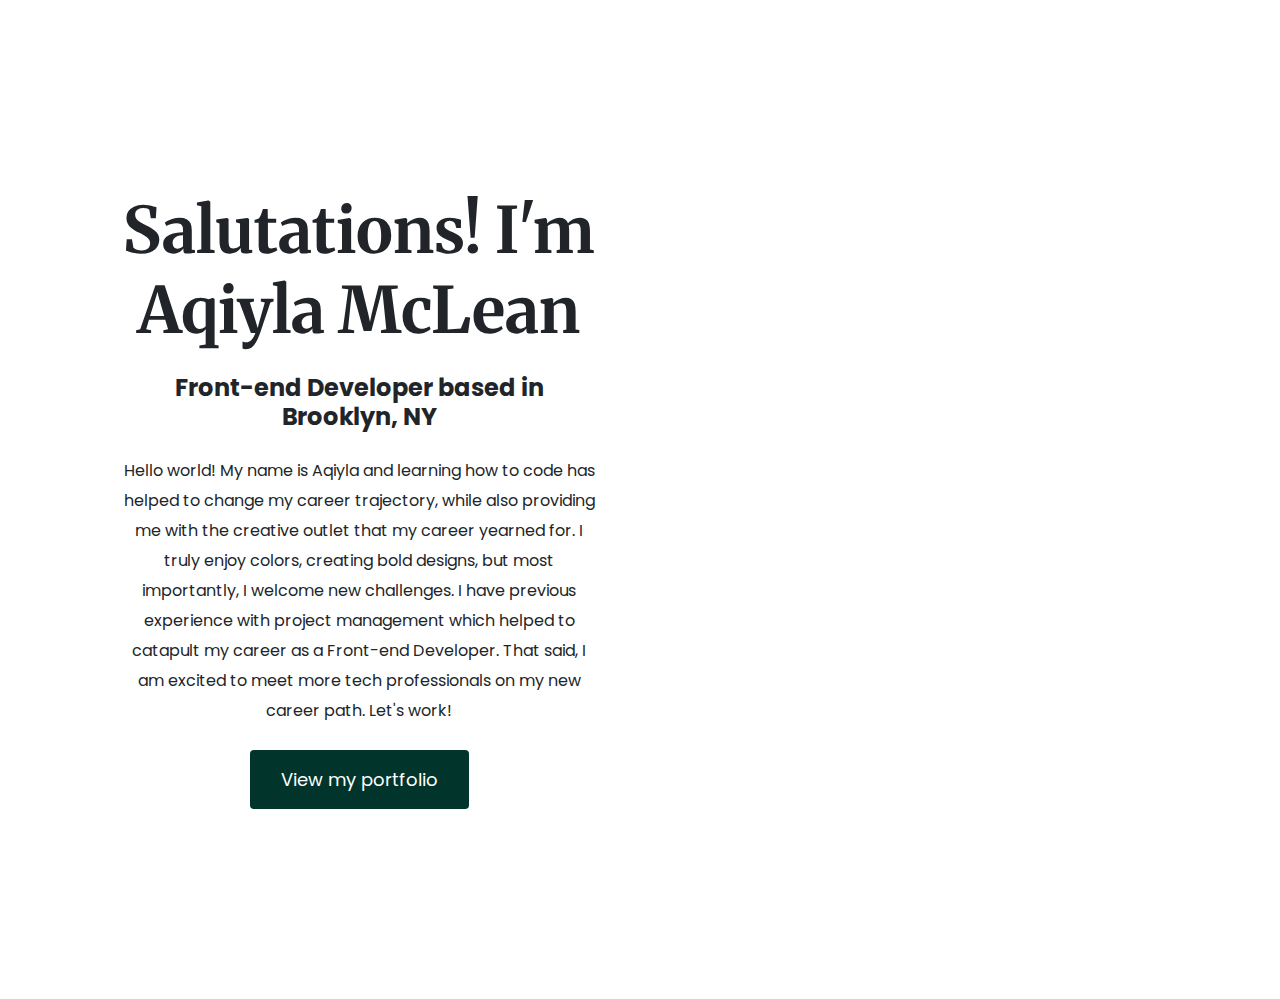
==== about.html @ af12f17a "Integrated about page" ====
<!DOCTYPE html>
<html lang="en">
  <head>
    <meta charset="UTF-8" />
    <meta name="viewport" content="width=device-width, initial-scale=1.0" />
    <title>Front-end Developer - Aqiyla McLean</title>

    <link
      href="https://cdn.jsdelivr.net/npm/bootstrap@5.3.3/dist/css/bootstrap.min.css"
      rel="stylesheet"
      integrity="sha384-QWTKZyjpPEjISv5WaRU9OFeRpok6YctnYmDr5pNlyT2bRjXh0JMhjY6hW+ALEwIH"
      crossorigin="anonymous"
    />
    <link rel="preconnect" href="https://fonts.googleapis.com" />
    <link rel="preconnect" href="https://fonts.gstatic.com" crossorigin />
    <link
      href="https://fonts.googleapis.com/css2?family=Merriweather:wght@700&family=Poppins:wght@500;700&display=swap"
      rel="stylesheet"
    />
    <link rel="stylesheet" href="styles/portfolio.css" />

    <script
      src="https://cdn.jsdelivr.net/npm/bootstrap@5.3.3/dist/js/bootstrap.bundle.min.js"
      integrity="sha384-YvpcrYf0tY3lHB60NNkmXc5s9fDVZLESaAA55NDzOxhy9GkcIdslK1eN7N6jIeHz"
      crossorigin="anonymous"
    ></script>
    <script
      src="https://kit.fontawesome.com/39801ba069.js"
      crossorigin="anonymous"
    ></script>
  </head>
  <body>
    <div class="about-hero container">
      <div class="row">
        <div class="col-md-6">
          <div class="about-hero-content">
            <h1 class="mb-4">Salutations! I'm Aqiyla McLean</h1>
            <h2 class="mb-4">Front-end Developer based in Brooklyn, NY</h2>
            <p class="mb-4">
              Hello world! My name is Aqiyla and learning how to code has helped
              to change my career trajectory, while also providing me with the
              creative outlet that my career yearned for. I truly enjoy colors,
              creating bold designs, but most importantly, I welcome new
              challenges. I have previous experience with project management
              which helped to catapult my career as a Front-end Developer. That
              said, I am excited to meet more tech professionals on my new
              career path. Let's work!
            </p>
            <a href="" class="btn btn-branding">View my portfolio</a>
          </div>
        </div>
        <div class="col-md-6">
          <img
            src="images/aqiyla.png"
            alt=""
            class="img-fluid headshot mb-4 rounded-circle"
          />
        </div>
      </div>
    </div>
  </body>
</html>
---- styles/portfolio.css ----
:root {
  --branding-color: #01352c;
  --secondary-color: #c9f0d6;
  --heading-font-family: "Merriweather", serif;
  --default-font-family: "Poppins", sans-serif;
}

body {
  font-family: var(--default-font-family);
}

h1,
h2,
h3,
h4,
h5,
h6 {
  font-family: var(--heading-font-family);
  font-weight: bold;
}

h1 {
  font-size: 96px;
  line-height: 1.5;
}

h2 {
  font-size: 64px;
}
p {
  font-weight: normal;
  font-size: 16px;
  line-height: 30px;
}

.hero {
  background: var(--secondary-color);
  text-align: center;
  color: var(--branding-color);
  padding: 160px 20px;
}

.hero h2 {
  font-family: var(--default-font-family);
  font-weight: normal;
  line-height: 1.5;
  font-size: 24px;
}

.btn-branding {
  background: var(--branding-color);
  border-radius: 4px;
  color: white;
  font-size: 18px;
  line-height: 27px;
  padding: 15px 30px;
}

.btn-branding-outline {
  color: var(--branding-color);
  border: 1px solid var(--branding-color);
  border-radius: 4px;
  font-size: 18px;
  line-height: 27px;
  padding: 15px 30px;
}

.project-description {
  padding: 120px 60px;
}

@media (max-width: 900px) {
  h1 {
    font-size: 44px;
    line-height: 2;
  }

  h2 {
    font-size: 44px;
  }

  p {
    font-size: 14px;
  }

  .hero {
    padding: 80px 20px;
  }

  .hero h2 {
    font-size: 18px;
  }

  .hero p {
    font-size: 14px;
  }

  .project-description {
    padding: 0;
    text-align: center;
  }
}

.about-hero {
  text-align: center;
  padding: 160px 20px;
  min-height: 100vh;
}

.about-hero h1 {
  font-size: 64px;
  line-height: 80px;
}

.about-hero h2 {
  font-family: var(--default-font-family);
  font-size: 24px;
}

.about-hero-content {
  margin: 30px;
}

@media (max-width: 900px) {
  .about-hero {
    text-align: center;
    padding: 0;
  }

  .about-hero h1 {
    font-size: 44px;
    line-height: 1.5;
  }
}
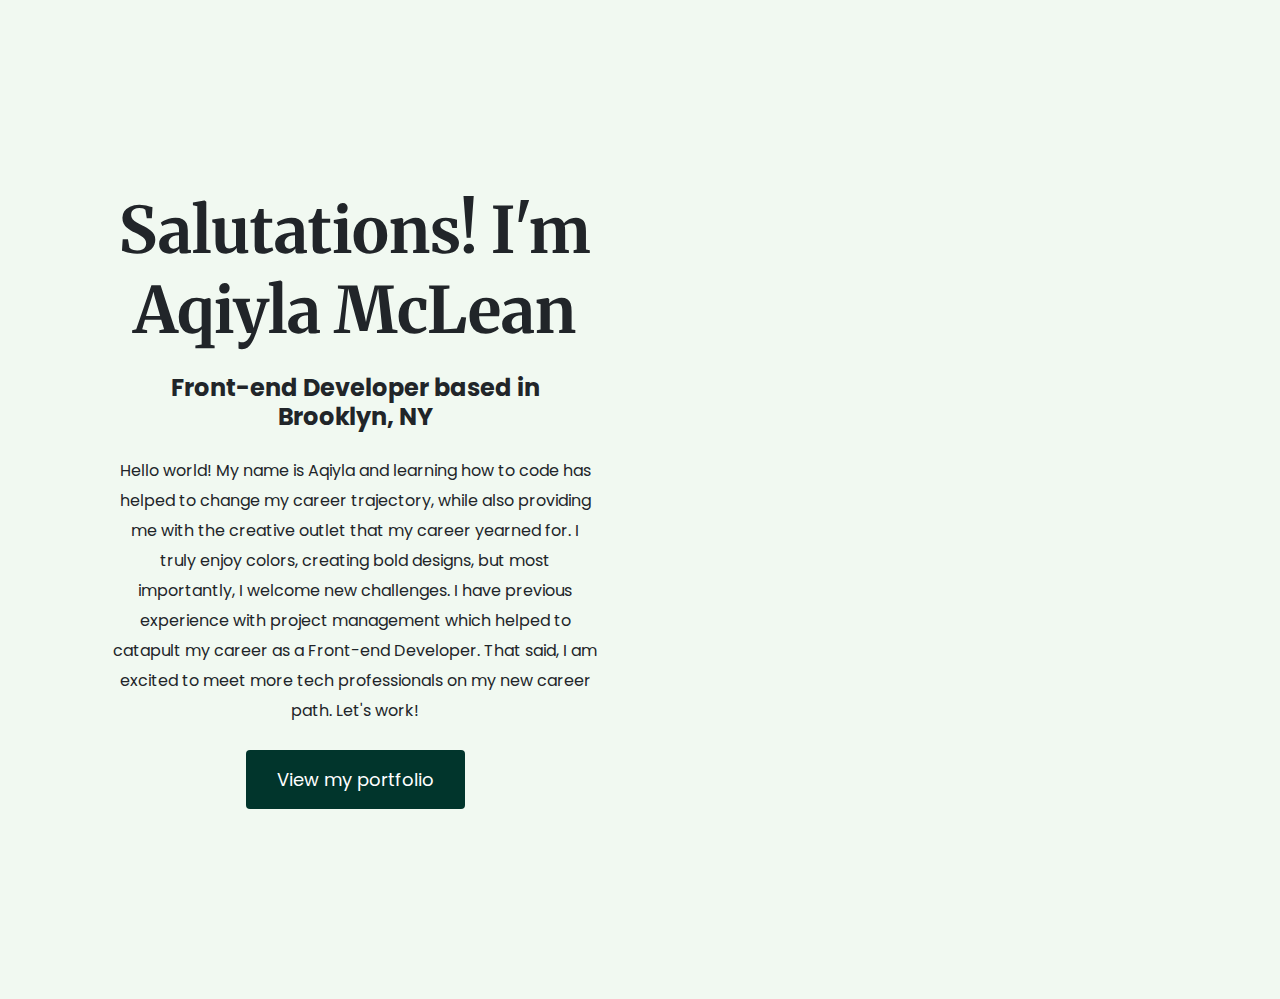
==== commit 95277884: "Created contact page" ====
--- a/about.html
+++ b/about.html
@@ -30,31 +30,33 @@
     ></script>
   </head>
   <body>
-    <div class="about-hero container">
-      <div class="row">
-        <div class="col-md-6">
-          <div class="about-hero-content">
-            <h1 class="mb-4">Salutations! I'm Aqiyla McLean</h1>
-            <h2 class="mb-4">Front-end Developer based in Brooklyn, NY</h2>
-            <p class="mb-4">
-              Hello world! My name is Aqiyla and learning how to code has helped
-              to change my career trajectory, while also providing me with the
-              creative outlet that my career yearned for. I truly enjoy colors,
-              creating bold designs, but most importantly, I welcome new
-              challenges. I have previous experience with project management
-              which helped to catapult my career as a Front-end Developer. That
-              said, I am excited to meet more tech professionals on my new
-              career path. Let's work!
-            </p>
-            <a href="" class="btn btn-branding">View my portfolio</a>
+    <div class="about-section">
+      <div class="container">
+        <div class="row">
+          <div class="col-md-6">
+            <div class="about-section-content">
+              <h1 class="mb-4">Salutations! I'm Aqiyla McLean</h1>
+              <h2 class="mb-4">Front-end Developer based in Brooklyn, NY</h2>
+              <p class="mb-4">
+                Hello world! My name is Aqiyla and learning how to code has
+                helped to change my career trajectory, while also providing me
+                with the creative outlet that my career yearned for. I truly
+                enjoy colors, creating bold designs, but most importantly, I
+                welcome new challenges. I have previous experience with project
+                management which helped to catapult my career as a Front-end
+                Developer. That said, I am excited to meet more tech
+                professionals on my new career path. Let's work!
+              </p>
+              <a href="" class="btn btn-branding">View my portfolio</a>
+            </div>
           </div>
-        </div>
-        <div class="col-md-6">
-          <img
-            src="images/aqiyla.png"
-            alt=""
-            class="img-fluid headshot mb-4 rounded-circle"
-          />
+          <div class="col-md-6">
+            <img
+              src="images/aqiyla.png"
+              alt=""
+              class="img-fluid headshot mb-4 rounded-circle"
+            />
+          </div>
         </div>
       </div>
     </div>
--- a/styles/portfolio.css
+++ b/styles/portfolio.css
@@ -1,6 +1,6 @@
 :root {
   --branding-color: #01352c;
-  --secondary-color: #c9f0d6;
+  --secondary-color: #f1f9f1;
   --heading-font-family: "Merriweather", serif;
   --default-font-family: "Poppins", sans-serif;
 }
@@ -101,34 +101,87 @@
   }
 }
 
-.about-hero {
+.about-section {
+  background-color: var(--secondary-color);
   text-align: center;
   padding: 160px 20px;
   min-height: 100vh;
 }
 
-.about-hero h1 {
+.about-section h1 {
   font-size: 64px;
   line-height: 80px;
 }
 
-.about-hero h2 {
+.about-section h2 {
   font-family: var(--default-font-family);
   font-size: 24px;
 }
 
-.about-hero-content {
+.about-section-content {
   margin: 30px;
 }
 
 @media (max-width: 900px) {
-  .about-hero {
+  .about-section {
     text-align: center;
     padding: 0;
   }
 
-  .about-hero h1 {
+  .about-section h1 {
     font-size: 44px;
     line-height: 1.5;
   }
 }
+
+.content-hero {
+  background: var(--secondary-color);
+  text-align: center;
+  color: var(--branding-color);
+  padding: 60px 20px;
+}
+
+.content-hero h1 {
+  font-size: 64px;
+}
+.content-hero h2 {
+  font-family: var(--default-font-family);
+  font-size: 36px;
+}
+
+.content-container img {
+  padding: 20px 20px;
+}
+
+.content-container h3 {
+  font-family: var(--default-font-family);
+  font-size: 24px;
+  margin: 20px 0 0;
+  line-height: 1.5;
+}
+
+.content-container p {
+  font-size: 14px;
+}
+
+.contact-page {
+  background: var(--secondary-color);
+  color: black;
+  text-align: center;
+  padding: 80px 20px;
+}
+
+.contact-page a {
+  color: var(--branding-color);
+  text-decoration: none;
+}
+
+@media (max-width: 900px) {
+  .content-hero h1 {
+    font-size: 40px;
+  }
+
+  .content-hero h2 {
+    font-size: 18px;
+  }
+}
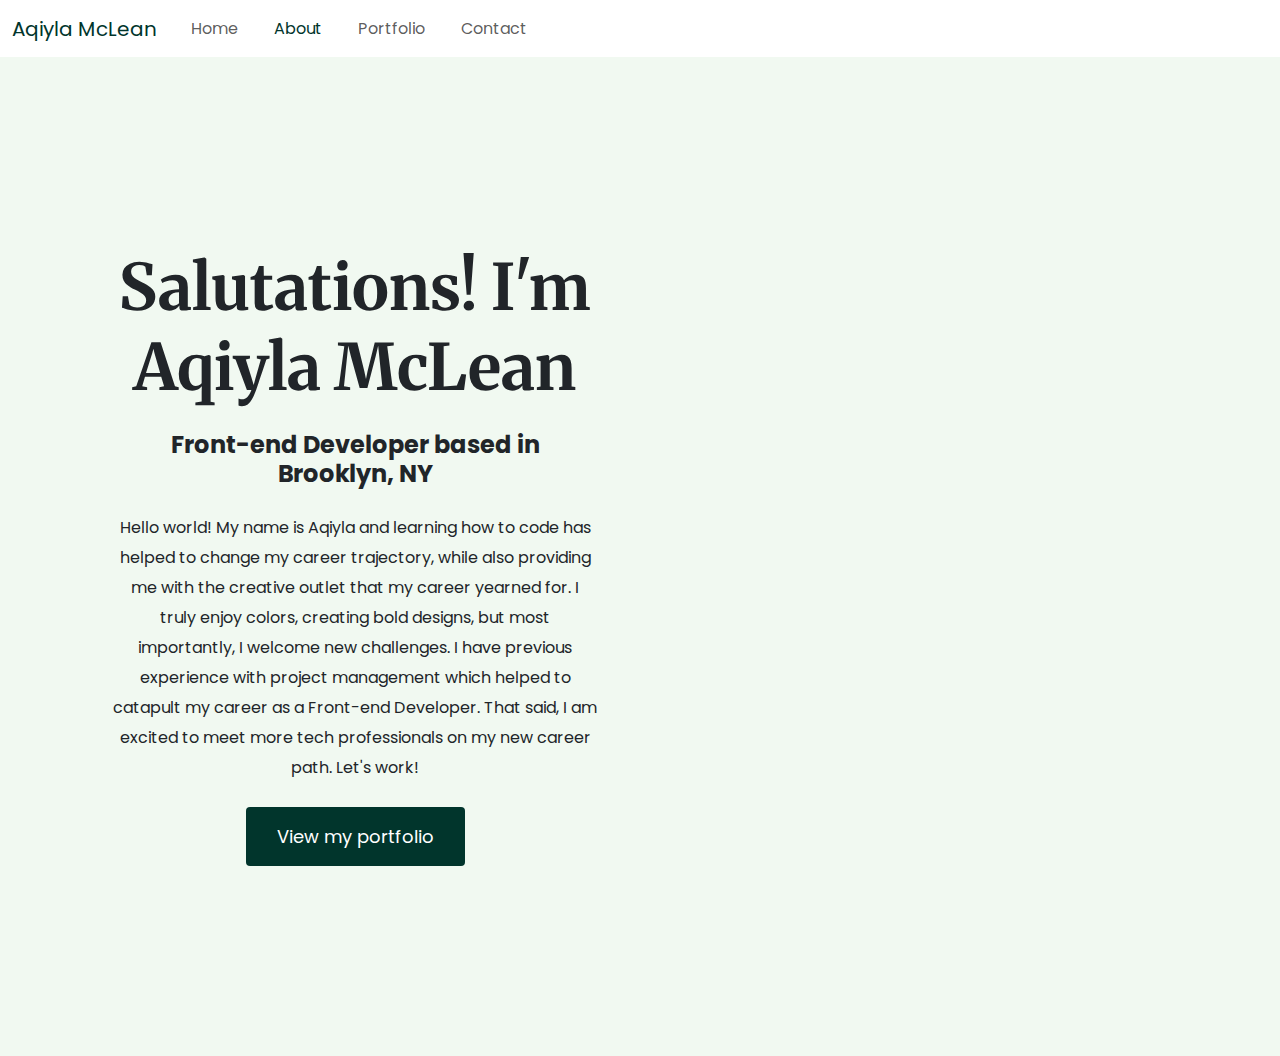
==== commit 8ef6cdb2: "Added bootstrap navbar to each page" ====
--- a/about.html
+++ b/about.html
@@ -30,6 +30,49 @@
     ></script>
   </head>
   <body>
+    <nav class="navbar navbar-expand-lg bg-white">
+      <div class="container-fluid">
+        <a class="navbar-brand" href="/" title="Homepage">Aqiyla McLean</a>
+        <button
+          class="navbar-toggler"
+          type="button"
+          data-bs-toggle="collapse"
+          data-bs-target="#navbarNav"
+          aria-controls="navbarNav"
+          aria-expanded="false"
+          aria-label="Toggle navigation"
+        >
+          <span class="navbar-toggler-icon"></span>
+        </button>
+        <div class="collapse navbar-collapse" id="navbarNav">
+          <ul class="navbar-nav">
+            <li class="nav-item">
+              <a class="nav-link" aria-current="page" href="/" title="Homepage"
+                >Home</a
+              >
+            </li>
+            <li class="nav-item">
+              <a class="nav-link active" href="about.html" title="About Aqiyla"
+                >About</a
+              >
+            </li>
+            <li class="nav-item">
+              <a
+                class="nav-link"
+                href="portfolio.html"
+                title="Aqiyla's Portfolio"
+                >Portfolio</a
+              >
+            </li>
+            <li class="nav-item">
+              <a class="nav-link" href="contact.html" title="Contact Aqiyla"
+                >Contact</a
+              >
+            </li>
+          </ul>
+        </div>
+      </div>
+    </nav>
     <div class="about-section">
       <div class="container">
         <div class="row">
--- a/styles/portfolio.css
+++ b/styles/portfolio.css
@@ -7,6 +7,23 @@
 
 body {
   font-family: var(--default-font-family);
+}
+
+.navbar-brand {
+  color: var(--branding-color);
+}
+.navbar-nav {
+  font-family: var(--default-font-family);
+}
+
+.active {
+  color: var(--branding-color) !important;
+}
+
+.nav-item {
+  padding: 0 10px;
+  line-height: 25px;
+  display: inline-block;
 }
 
 h1,
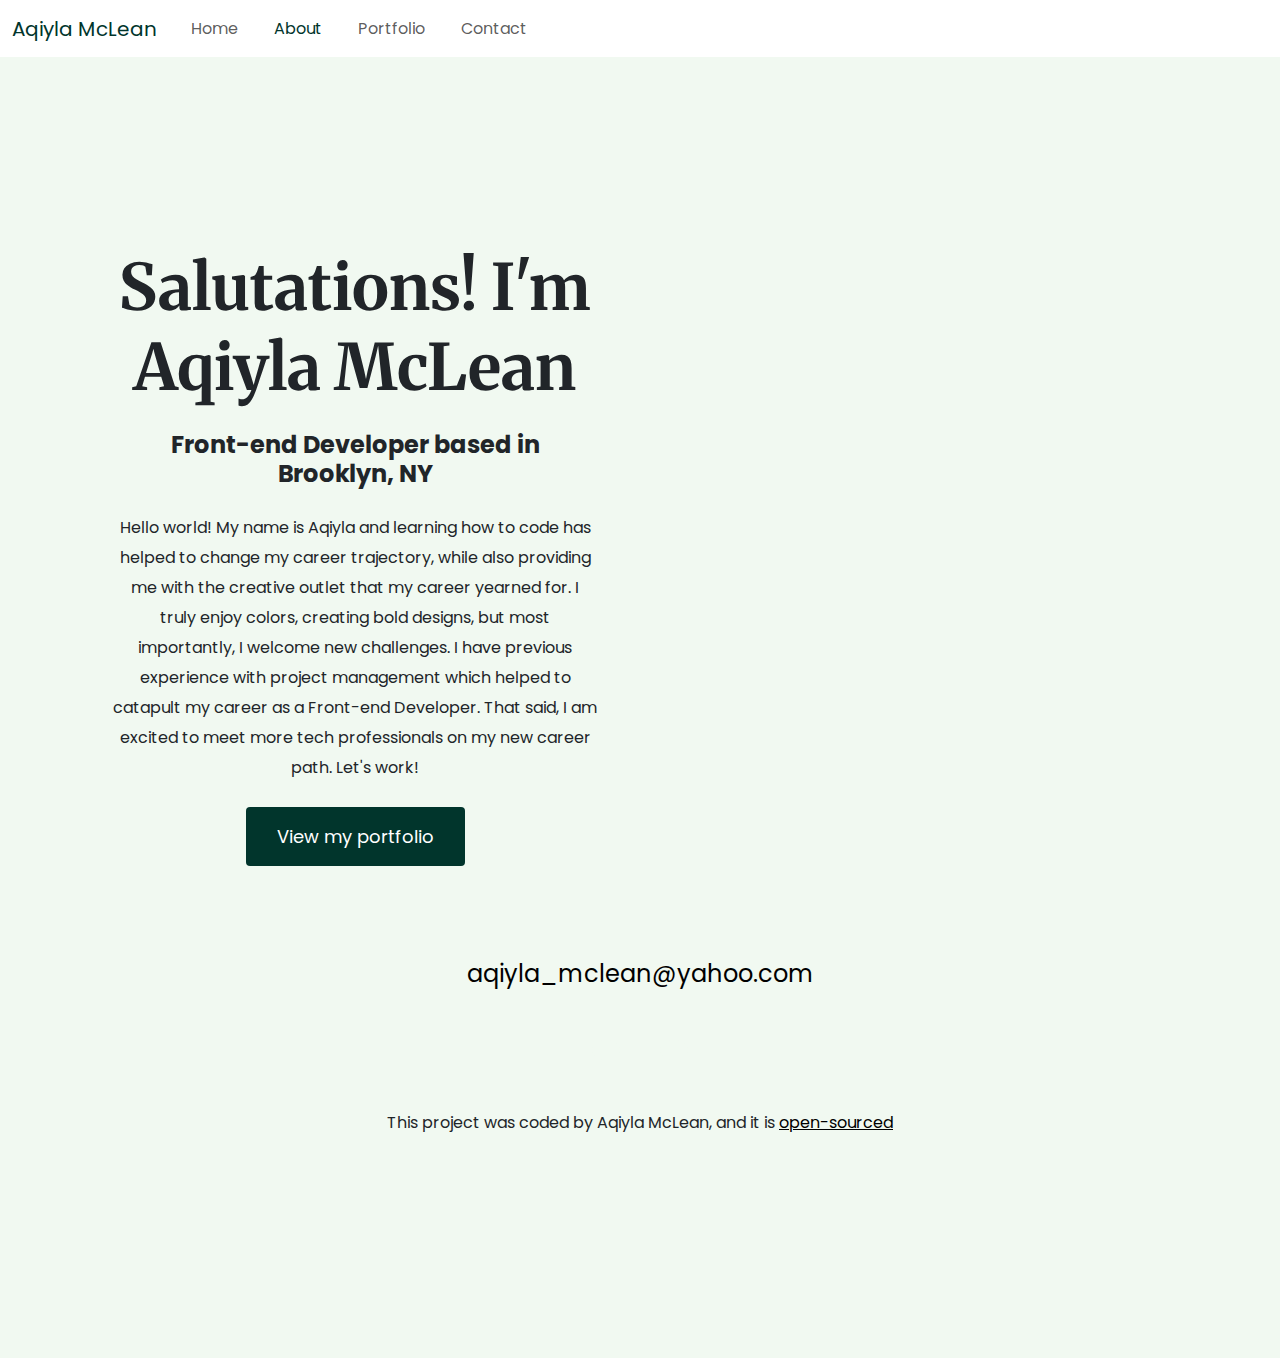
==== commit 0f1a72de: "Integrated footer to all pages" ====
--- a/about.html
+++ b/about.html
@@ -102,6 +102,39 @@
           </div>
         </div>
       </div>
+      <footer>
+        <div class="d-flex justify-content-center mb-5">
+          <a
+            href="mailto:aqiyla_mclean@yahoo.com"
+            class="email-link"
+            title="Email Aqiyla"
+            >aqiyla_mclean@yahoo.com</a
+          >
+        </div>
+        <div class="social-links d-flex justify-content-center">
+          <a
+            href="https://www.linkedin.com/in/aqiyla-mclean-264b9a3a/"
+            target="_blank"
+            title="LinkedIn Profile"
+            ><i class="fa-brands fa-linkedin"></i
+          ></a>
+          <a
+            href="https://github.com/aqiyla"
+            target="_blank"
+            title="GitHub Profile"
+            ><i class="fa-brands fa-github"></i
+          ></a>
+        </div>
+        <p class="text-center mt-5">
+          This project was coded by Aqiyla McLean, and it is
+          <a
+            href="https://github.com/aqiyla/final-portfolio-project"
+            class="source-link"
+            target="_blank"
+            >open-sourced</a
+          >
+        </p>
+      </footer>
     </div>
   </body>
 </html>
--- a/styles/portfolio.css
+++ b/styles/portfolio.css
@@ -29,9 +29,7 @@
 h1,
 h2,
 h3,
-h4,
-h5,
-h6 {
+h4 {
   font-family: var(--heading-font-family);
   font-weight: bold;
 }
@@ -44,10 +42,55 @@
 h2 {
   font-size: 64px;
 }
+
 p {
   font-weight: normal;
   font-size: 16px;
   line-height: 30px;
+}
+
+footer {
+  margin: 60px 0;
+}
+
+footer .contact-box {
+  background: var(--secondary-color);
+  padding: 30px 120px;
+  border-radius: 10px;
+}
+
+footer .contact-box p {
+  margin: 0;
+}
+
+footer .email-link {
+  text-decoration: none;
+  color: black;
+  font-size: 24px;
+  text-align: center;
+}
+
+footer .email-link:hover {
+  color: var(--branding-color);
+}
+
+footer .social-links a {
+  margin: 0 20px;
+  color: var(--branding-color);
+  background: var(--secondary-color);
+  padding: 10px 14px;
+  border-radius: 50%;
+  font-size: 18px;
+  transition: all 100ms ease-in-out;
+}
+
+footer .social-links a:hover {
+  color: white;
+  background-color: var(--branding-color);
+}
+
+footer .source-link {
+  color: black;
 }
 
 .hero {
@@ -82,6 +125,10 @@
   padding: 15px 30px;
 }
 
+.featured {
+  font-size: 28px;
+}
+
 .project-description {
   padding: 120px 60px;
 }
@@ -112,6 +159,10 @@
     font-size: 14px;
   }
 
+  .feat {
+    font-size: 18px;
+  }
+
   .project-description {
     padding: 0;
     text-align: center;
@@ -167,7 +218,7 @@
 }
 
 .content-container img {
-  padding: 20px 20px;
+  padding: 60px 20px;
 }
 
 .content-container h3 {
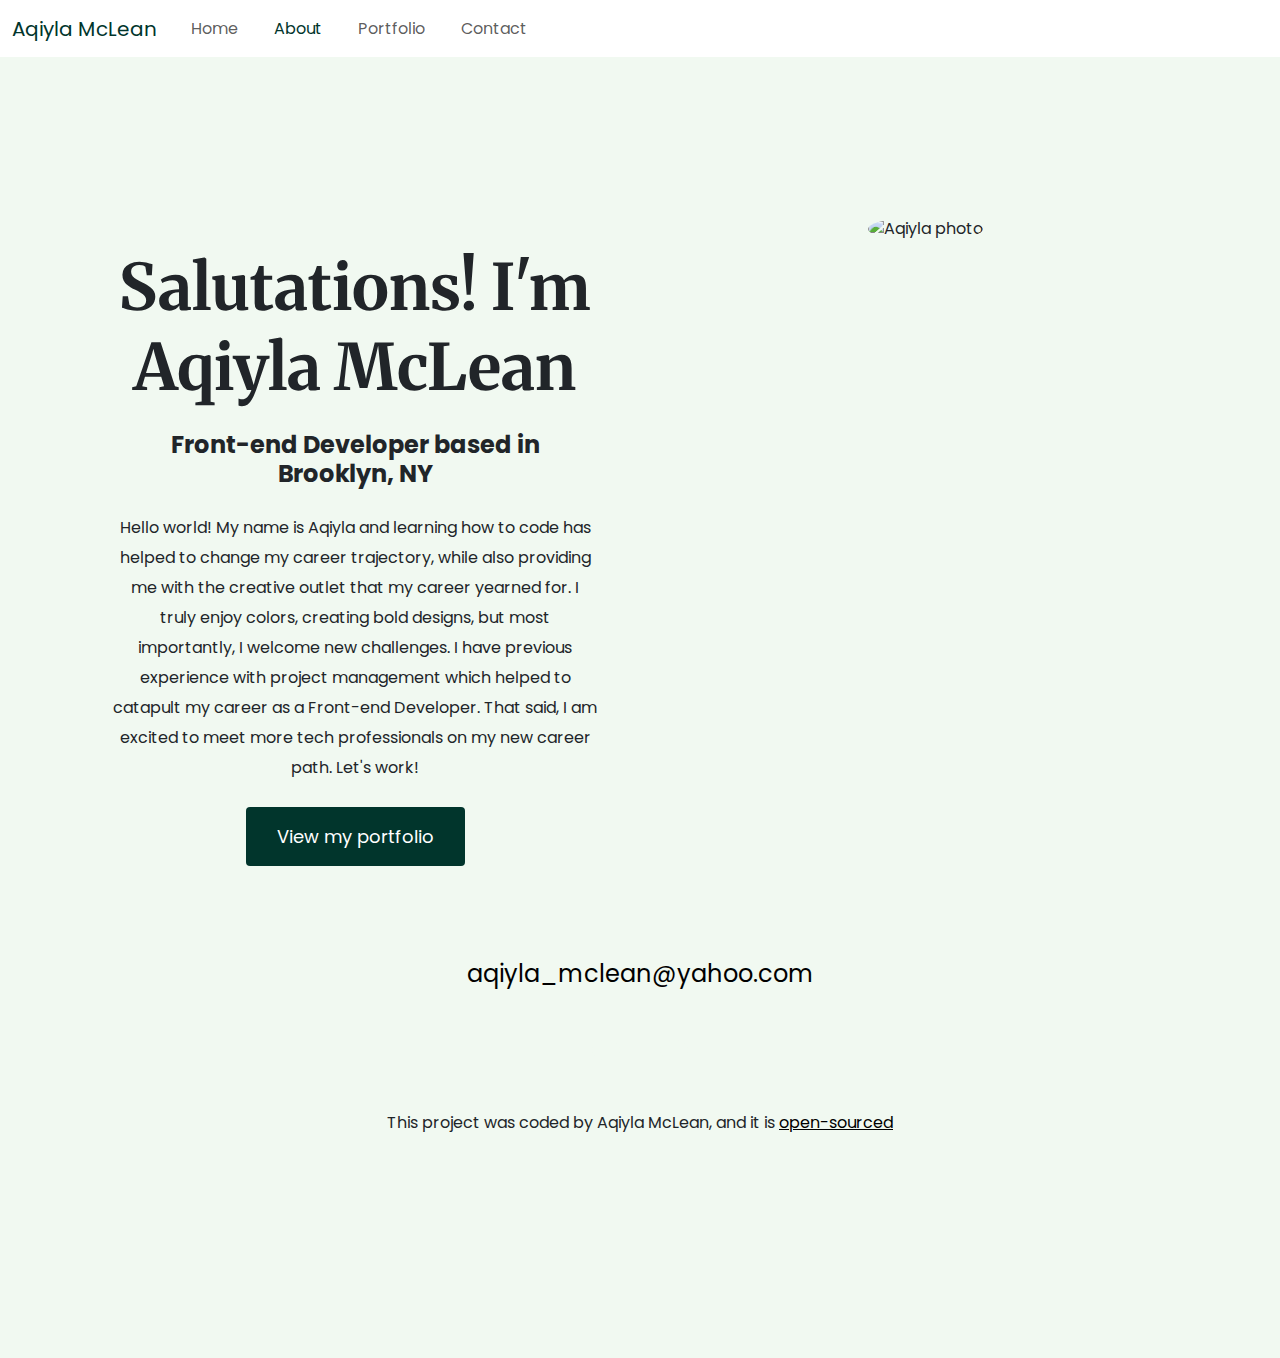
==== commit 614b35ab: "Made website SEO friendly" ====
--- a/about.html
+++ b/about.html
@@ -3,7 +3,11 @@
   <head>
     <meta charset="UTF-8" />
     <meta name="viewport" content="width=device-width, initial-scale=1.0" />
-    <title>Front-end Developer - Aqiyla McLean</title>
+    <meta
+      name="description"
+      content="Aqiyla is a Front-end Developer based in Brooklyn, NY."
+    />
+    <title>About - Aqiyla McLean</title>
 
     <link
       href="https://cdn.jsdelivr.net/npm/bootstrap@5.3.3/dist/css/bootstrap.min.css"
@@ -96,7 +100,7 @@
           <div class="col-md-6">
             <img
               src="images/aqiyla.png"
-              alt=""
+              alt="Aqiyla photo"
               class="img-fluid headshot mb-4 rounded-circle"
             />
           </div>
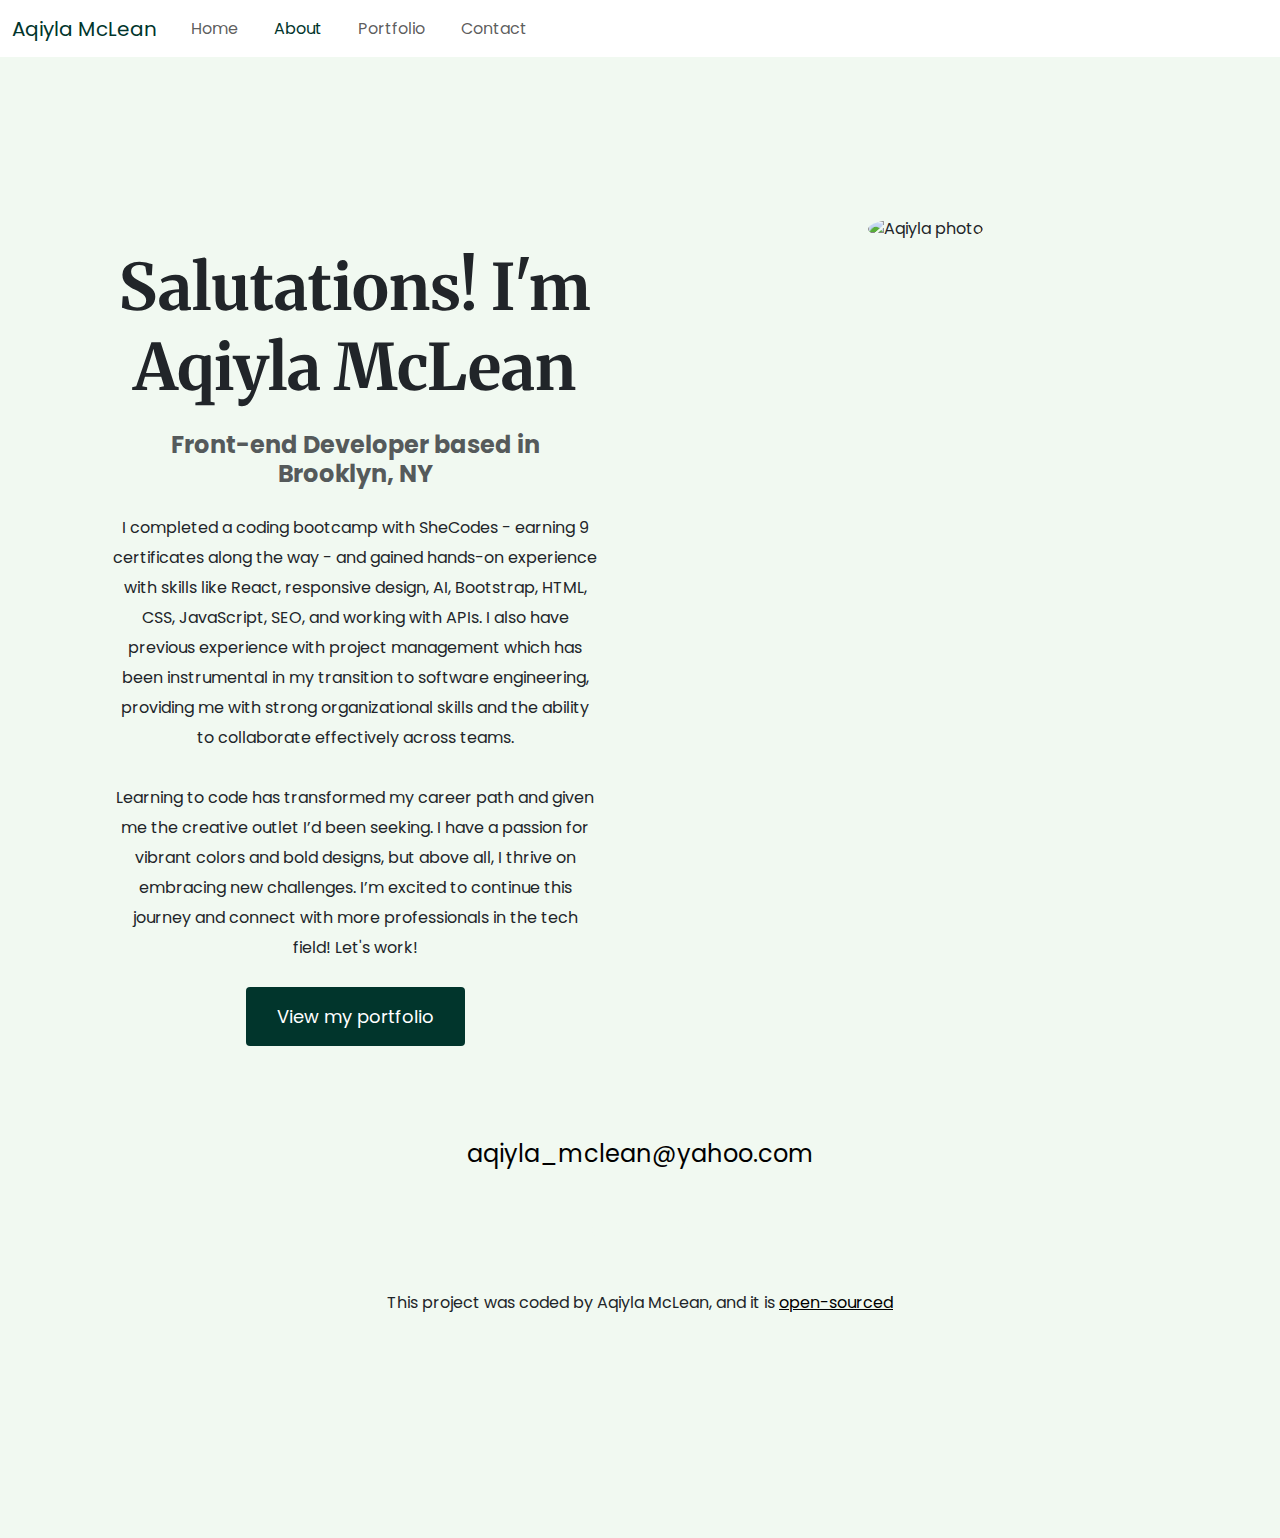
==== commit 6f26611f: "Rewrote about me story" ====
--- a/about.html
+++ b/about.html
@@ -83,18 +83,30 @@
           <div class="col-md-6">
             <div class="about-section-content">
               <h1 class="mb-4">Salutations! I'm Aqiyla McLean</h1>
-              <h2 class="mb-4">Front-end Developer based in Brooklyn, NY</h2>
+              <h2 class="text-muted mb-4">
+                Front-end Developer based in Brooklyn, NY
+              </h2>
               <p class="mb-4">
-                Hello world! My name is Aqiyla and learning how to code has
-                helped to change my career trajectory, while also providing me
-                with the creative outlet that my career yearned for. I truly
-                enjoy colors, creating bold designs, but most importantly, I
-                welcome new challenges. I have previous experience with project
-                management which helped to catapult my career as a Front-end
-                Developer. That said, I am excited to meet more tech
-                professionals on my new career path. Let's work!
+                I completed a coding bootcamp with SheCodes - earning 9
+                certificates along the way - and gained hands-on experience with
+                skills like React, responsive design, AI, Bootstrap, HTML, CSS,
+                JavaScript, SEO, and working with APIs. I also have previous
+                experience with project management which has been instrumental
+                in my transition to software engineering, providing me with
+                strong organizational skills and the ability to collaborate
+                effectively across teams.
+
+                <br />
+                <br />
+                Learning to code has transformed my career path and given me the
+                creative outlet I’d been seeking. I have a passion for vibrant
+                colors and bold designs, but above all, I thrive on embracing
+                new challenges. I’m excited to continue this journey and connect
+                with more professionals in the tech field! Let's work!
               </p>
-              <a href="" class="btn btn-branding">View my portfolio</a>
+              <a href="/portfolio.html" class="btn btn-branding"
+                >View my portfolio</a
+              >
             </div>
           </div>
           <div class="col-md-6">
--- a/styles/portfolio.css
+++ b/styles/portfolio.css
@@ -116,15 +116,6 @@
   padding: 15px 30px;
 }
 
-.btn-branding-outline {
-  color: var(--branding-color);
-  border: 1px solid var(--branding-color);
-  border-radius: 4px;
-  font-size: 18px;
-  line-height: 27px;
-  padding: 15px 30px;
-}
-
 .featured {
   font-size: 28px;
 }
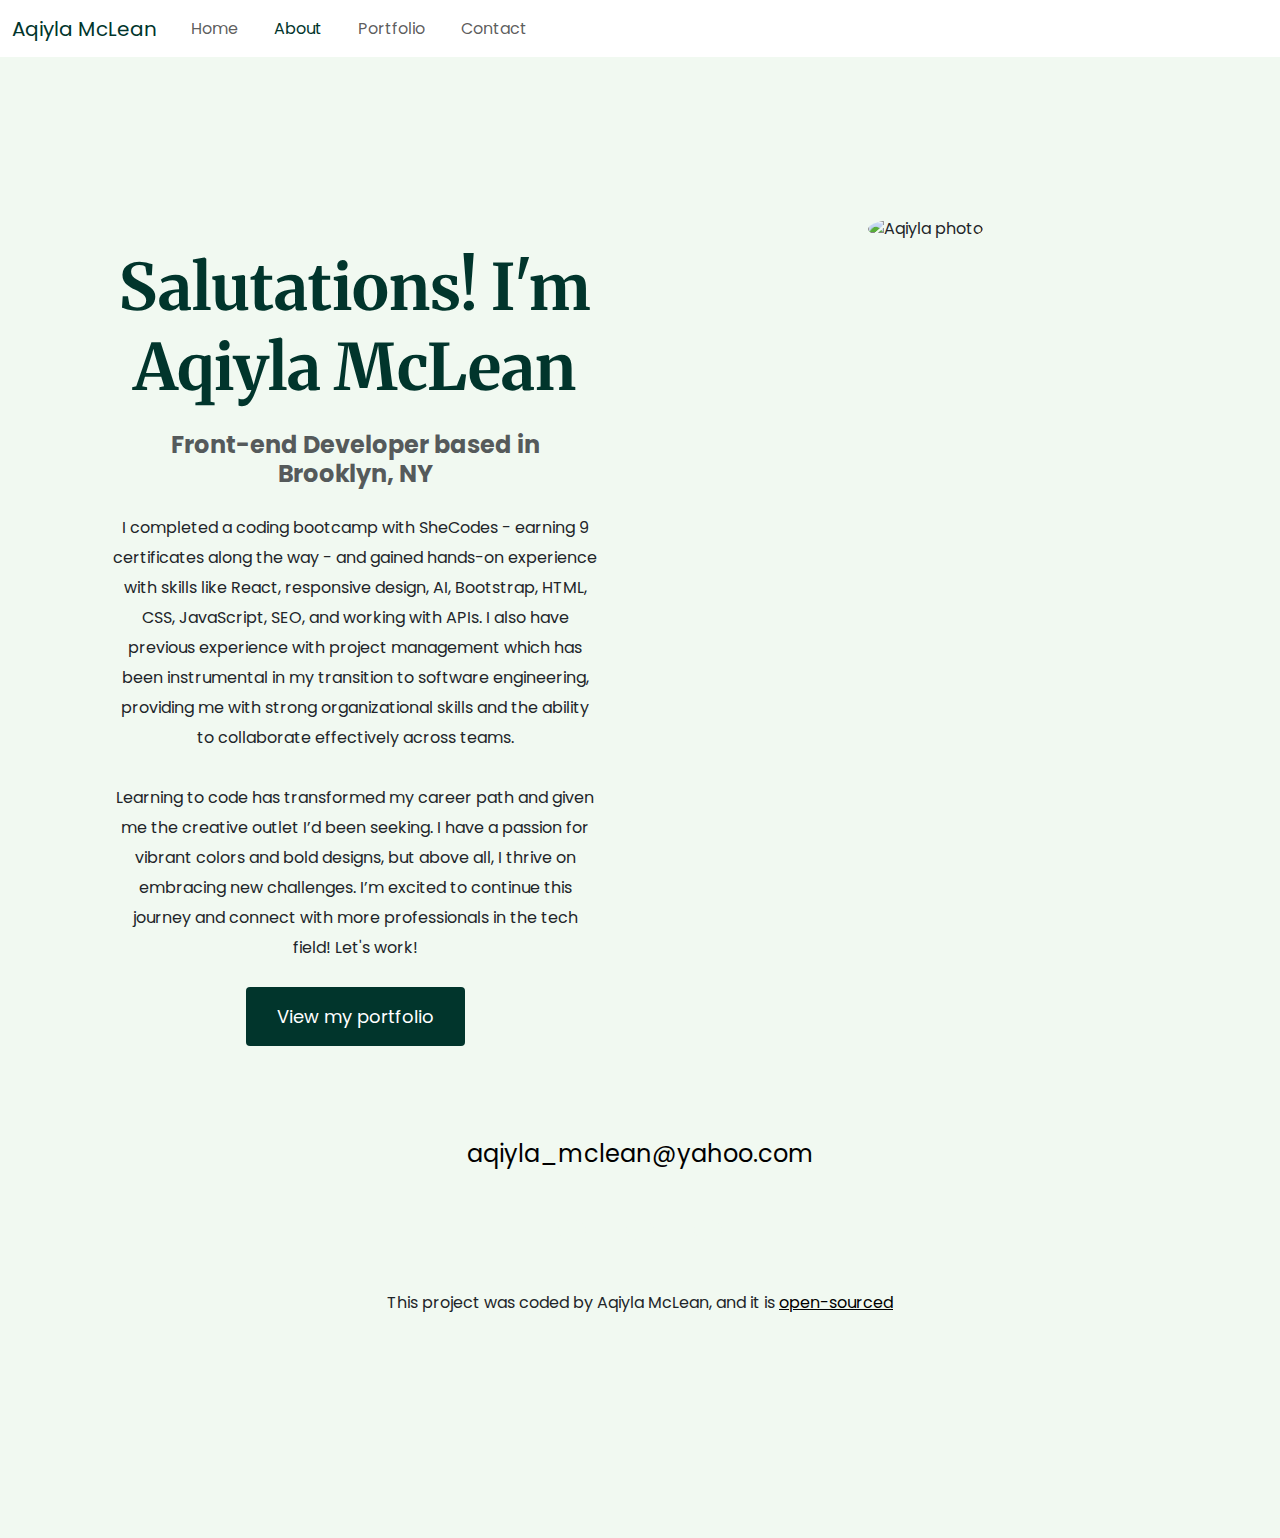
==== commit 864f762a: "Added my resume and file icon to all pages" ====
--- a/about.html
+++ b/about.html
@@ -140,6 +140,12 @@
             title="GitHub Profile"
             ><i class="fa-brands fa-github"></i
           ></a>
+          <a
+            href="./resume/Aqiyla McLean - Frontend Dev Resume.pdf"
+            target="_blank"
+            title="My Resume"
+            ><i class="fa-solid fa-file"></i
+          ></a>
         </div>
         <p class="text-center mt-5">
           This project was coded by Aqiyla McLean, and it is
--- a/styles/portfolio.css
+++ b/styles/portfolio.css
@@ -116,7 +116,7 @@
   padding: 15px 30px;
 }
 
-.featured {
+.featured p {
   font-size: 28px;
 }
 
@@ -150,7 +150,7 @@
     font-size: 14px;
   }
 
-  .feat {
+  .featured p {
     font-size: 18px;
   }
 
@@ -158,6 +158,14 @@
     padding: 0;
     text-align: center;
   }
+
+  .flex-item {
+    flex-direction: column-reverse;
+  }
+
+  .flex-description {
+    margin-top: 60px;
+  }
 }
 
 .about-section {
@@ -168,6 +176,7 @@
 }
 
 .about-section h1 {
+  color: var(--branding-color);
   font-size: 64px;
   line-height: 80px;
 }
@@ -202,6 +211,7 @@
 
 .content-hero h1 {
   font-size: 64px;
+  color: var(--branding-color);
 }
 .content-hero h2 {
   font-family: var(--default-font-family);
